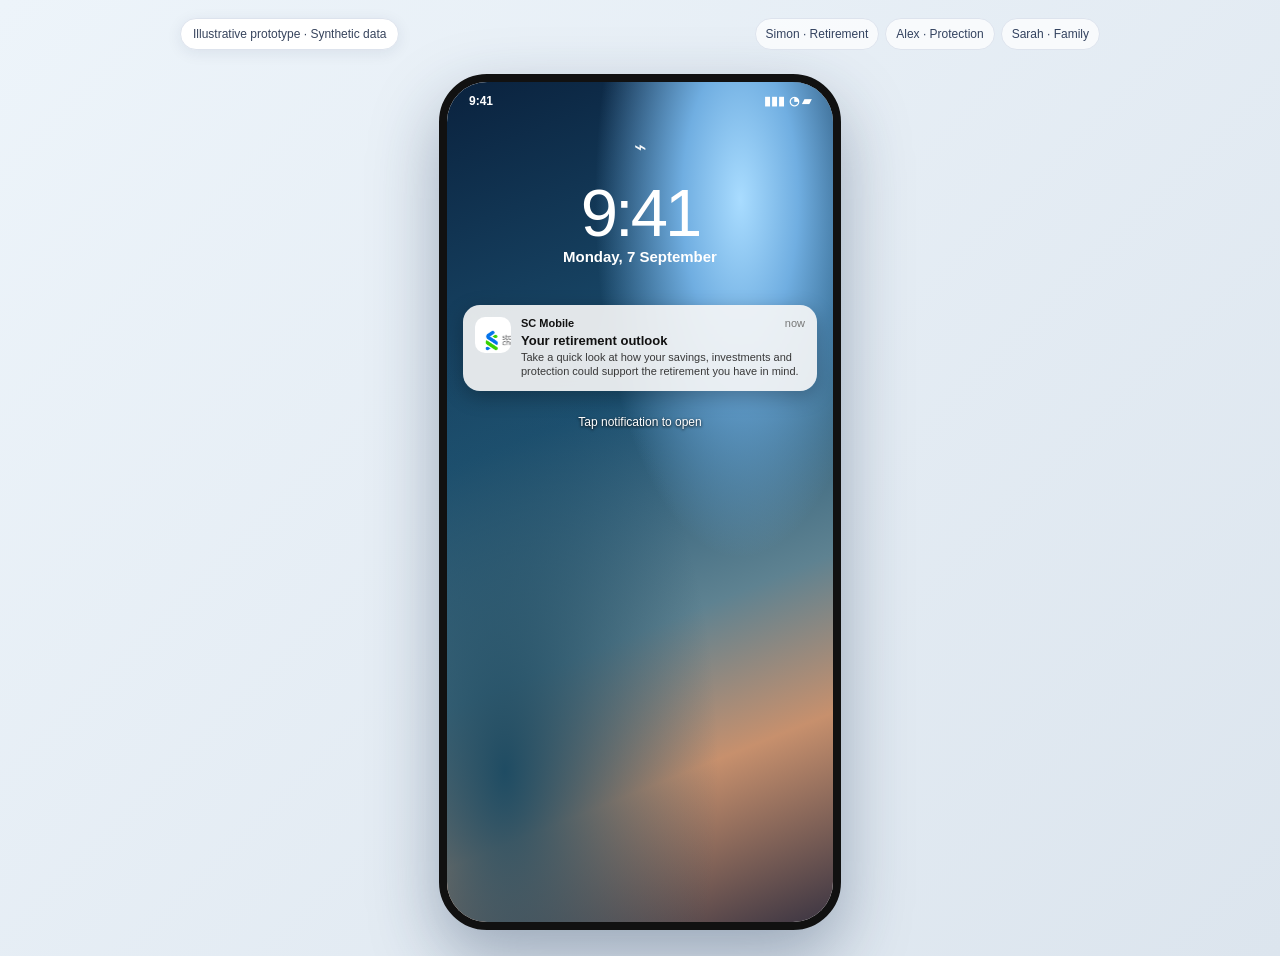
==== index.html @ ed7973a0 "first commit" ====
<!doctype html>
<html lang="en">
  <head>
    <meta charset="utf-8" />
    <meta name="viewport" content="width=device-width, initial-scale=1" />
    <meta name="description" content="SC Mobile needs-intelligence demonstrator using synthetic data." />
    <title>SC Mobile | Protection insight demonstrator</title>
    <link rel="stylesheet" href="styles.css" />
  </head>
  <body>
    <aside class="demo-bar" aria-label="Prototype controls">
      <span class="demo-pill">Illustrative prototype · Synthetic data</span>
      <nav aria-label="Demo personas">
        <a href="?persona=simon">Simon · Retirement</a>
        <a href="?persona=alex">Alex · Protection</a>
        <a href="?persona=sarah">Sarah · Family</a>
      </nav>
    </aside>
    <main class="stage">
      <section class="phone" aria-label="SC Mobile prototype">
        <div id="app" class="app" aria-live="polite"></div>
      </section>
    </main>
    <script src="app.js"></script>
  </body>
</html>
---- styles.css ----
:root { --navy:#06296f; --navy-2:#0d3b8f; --blue:#1868d8; --green:#3d9e76; --ink:#17233d; --muted:#64708a; --line:#e8ebf1; --paper:#fff; --wash:#f5f7fb; --warning:#f7a600; --danger:#bb2c3b; --radius:20px; font-family:Inter, ui-sans-serif, system-ui, -apple-system, BlinkMacSystemFont, "Segoe UI", sans-serif; color:var(--ink); }
* { box-sizing:border-box; } body { margin:0; min-width:320px; background:radial-gradient(circle at 50% 10%,#e7f3ff 0,transparent 30%),#eef1f7; }
.demo-bar { position:fixed; z-index:3; top:18px; left:50%; transform:translateX(-50%); width:min(920px,calc(100% - 36px)); display:flex; align-items:center; justify-content:space-between; gap:18px; color:#37445d; font-size:12px; }
.demo-pill { background:#fff; border:1px solid #dde3ed; padding:8px 12px; border-radius:999px; box-shadow:0 3px 15px #15264a14; } .demo-bar nav { display:flex; gap:6px; } .demo-bar a { color:#33425f; background:#ffffffb8; border:1px solid #dde3ed; padding:8px 10px; border-radius:999px; text-decoration:none; } .demo-bar a:hover,.demo-bar a:focus { color:var(--navy); border-color:var(--blue); outline:none; }
.stage { min-height:100vh; display:grid; place-items:center; padding:74px 24px 26px; } .phone { width:402px; height:820px; background:#fff; border:11px solid #151d2a; border-radius:45px; overflow:hidden; box-shadow:0 28px 68px #1c33545c,0 1px 0 #ffffffa8 inset; position:relative; } .phone-status { height:31px; color:#fff; background:var(--navy); display:flex; align-items:center; justify-content:space-between; font-size:12px; font-weight:700; padding:0 18px; letter-spacing:.2px; }
.app { height:calc(100% - 31px); overflow:hidden; background:var(--wash); position:relative; } .screen { height:100%; overflow-y:auto; padding-bottom:82px; scrollbar-width:none; } .screen::-webkit-scrollbar { display:none; }
.top-gradient { min-height:136px; padding:15px 18px 20px; color:#fff; background:linear-gradient(150deg,#143f96,#051955 72%); } .top-line { display:flex; justify-content:space-between; align-items:center; } .avatar { display:flex; align-items:center; gap:8px; font-size:12px; } .avatar-circle { width:28px; height:28px; display:grid; place-items:center; border-radius:50%; background:#e7fbf5; color:#057557; font-weight:800; } .quick-actions { display:flex; gap:10px; } .icon-button { border:0; background:#ffffff15; color:inherit; width:31px; height:31px; display:grid; place-items:center; border-radius:50%; cursor:pointer; font-size:16px; } .top-gradient h1 { font-size:22px; margin:22px 0 4px; letter-spacing:-.5px; } .top-gradient p { margin:0; font-size:13px; color:#dce9ff; }
.content { padding:0 14px 16px; } .card { background:var(--paper); border:1px solid var(--line); box-shadow:0 2px 8px #17233d08; border-radius:var(--radius); } .insight-card { margin-top:-29px; padding:15px; position:relative; } .eyebrow { color:var(--blue); text-transform:uppercase; font-weight:800; font-size:10px; letter-spacing:.75px; } .insight-head { display:flex; gap:12px; align-items:flex-start; } .spark { flex:0 0 40px; height:40px; display:grid; place-items:center; background:#e9f0ff; border-radius:14px; font-size:22px; } .insight-card h2,.panel h2 { font-size:16px; margin:4px 0 6px; letter-spacing:-.25px; } .insight-card p,.panel p { margin:0; color:var(--muted); font-size:12px; line-height:1.45; } .arrow-link { margin-top:12px; width:100%; border:0; color:var(--blue); background:#f1f6ff; font-weight:750; border-radius:12px; padding:11px; cursor:pointer; text-align:left; }
.section-title { margin:20px 3px 10px; display:flex; justify-content:space-between; font-size:14px; font-weight:800; } .section-title button { border:0;background:transparent;color:var(--blue);font-size:12px;font-weight:700;cursor:pointer; } .icon-grid { padding:12px 5px; display:grid; grid-template-columns:repeat(5,1fr); gap:8px; } .category { text-align:center; font-size:10px; color:#45516a; } .category-icon { width:45px; height:45px; margin:0 auto 5px; border-radius:50%; display:grid; place-items:center; background:#f5f8ff; font-size:22px; } .portfolio { padding:13px; display:flex; gap:12px; align-items:center; } .portfolio-art { width:62px; height:56px; display:grid; place-items:center; background:#eaf8f7; border-radius:15px; font-size:26px; } .portfolio strong { display:block;font-size:13px; } .portfolio small { color:var(--muted); display:block; font-size:11px; margin:4px 0 8px; } .small-action { border:0;background:#eaf1ff;color:var(--blue);font-weight:800;border-radius:9px;padding:6px 10px;font-size:11px;cursor:pointer; }
.bottom-nav { position:absolute; bottom:0; left:0; right:0; height:72px; background:#fff; border-top:1px solid var(--line); display:flex; justify-content:space-around; align-items:center; z-index:2; } .nav-item { border:0; background:transparent; color:#69758d; font-size:9px; display:grid; gap:3px; place-items:center; cursor:pointer; } .nav-item span { font-size:18px; } .nav-item.active { color:var(--navy); font-weight:800; }
.journey-top { background:#fff; padding:13px 15px 9px; border-bottom:1px solid var(--line); display:flex; align-items:center; gap:10px; position:sticky; top:0; z-index:1; } .back { border:0;background:transparent;color:var(--ink);font-size:25px;line-height:1;cursor:pointer;padding:0 3px; } .journey-title { font-size:14px;font-weight:800; flex:1; } .reset { border:0;background:#f1f3f8;color:#44516b;border-radius:9px;padding:7px 9px;font-size:10px;font-weight:700;cursor:pointer; }
.journey { padding:15px; } .notice { background:#fff8e8; color:#6c4b00; padding:9px 11px; border-radius:10px; font-size:10px; line-height:1.35; margin-bottom:12px; } .hero { border-radius:22px; padding:18px; color:white; background:linear-gradient(145deg,#113a96,#072363); } .hero .eyebrow { color:#bcd8ff; } .hero h1 { font-size:23px; margin:7px 0 8px; letter-spacing:-.7px; } .hero p { color:#e3edff; font-size:12px; line-height:1.45; margin:0; } .gap-number { display:flex; align-items:end; justify-content:space-between; margin-top:15px; padding-top:13px; border-top:1px solid #ffffff38; } .gap-number b { font-size:28px;letter-spacing:-1px; } .gap-number span { font-size:10px; text-align:right; color:#c9dafe; }
.tabs { display:flex; gap:4px; overflow-x:auto; margin:16px 0 12px; padding-bottom:2px; } .tabs button { white-space:nowrap;border:1px solid var(--line); background:#fff; color:#65718a; padding:8px 10px; font-size:11px;border-radius:999px;cursor:pointer; } .tabs button.active { background:var(--navy);border-color:var(--navy);color:white;font-weight:750; } .panel { padding:15px; } .panel + .panel { margin-top:10px; } .panel h3 { font-size:13px;margin:0 0 8px; } .signal-list { display:grid; gap:9px; margin:12px 0 0; } .signal { display:flex; gap:10px; align-items:flex-start; font-size:12px;line-height:1.35; } .tick { color:#168266;font-weight:900; }
.formula { margin-top:12px; padding:11px; background:#f5f7fb; border-radius:11px; color:#49566f; font-size:11px; line-height:1.45; } .formula strong { color:var(--ink); } .assumption { padding:11px 0; border-bottom:1px solid var(--line); } .assumption:last-child { border:0; } .assumption label { display:flex; justify-content:space-between; gap:8px; font-size:11px;font-weight:700; } .assumption output { color:var(--blue);white-space:nowrap; } input[type="range"] { width:100%; accent-color:var(--blue); margin:10px 0 0; } .input-row { margin-top:9px;display:flex;align-items:center;gap:8px;color:var(--muted);font-size:11px; } .input-row input { min-width:0; flex:1;border:1px solid #cfd6e2;border-radius:9px;padding:8px;font:inherit;font-size:12px; } .input-row button { border:0;border-radius:9px;background:#edf3ff;color:var(--blue);font-weight:800;font-size:11px;padding:0 10px;cursor:pointer; }
.choice { display:flex; gap:11px; padding:11px 0; border-bottom:1px solid var(--line); } .choice:last-child { border:0; } .choice-icon { width:31px;height:31px;display:grid;place-items:center;border-radius:10px;background:#edf4ff; } .choice strong { font-size:12px;display:block;margin:1px 0 3px; } .choice small { color:var(--muted);font-size:10px;line-height:1.35;display:block; } .product { padding:13px; } .product + .product { margin-top:9px; } .product-top { display:flex;justify-content:space-between;gap:8px; } .product h3 { font-size:13px;margin:0 0 4px; } .badge { color:#146e58;background:#e8f8f3;border-radius:999px;padding:4px 7px;font-size:9px;font-weight:800;height:max-content; } .product p { font-size:11px; } .product button { margin-top:10px; border:1px solid #b9ccf2;background:white;color:var(--blue);border-radius:9px;padding:7px 9px;font-weight:800;font-size:10px;cursor:pointer; }
.actions { display:grid;grid-template-columns:1fr 1fr;gap:9px;margin-top:14px; } .primary,.secondary,.quiet { border-radius:11px; padding:11px 8px; font-weight:800;font-size:11px;cursor:pointer; } .primary { grid-column:span 2;border:0;background:var(--blue);color:#fff; } .secondary { border:1px solid #afc7ee;background:#fff;color:var(--blue); } .quiet { border:0;background:#f0f2f6;color:#58647b; } .status-card { padding:14px; border-radius:15px; background:#eef7f4; color:#17674f; margin-top:12px; font-size:12px;line-height:1.45; } .booking { text-align:center;padding:24px 15px; } .booking .booking-icon { font-size:42px; } .booking h2 { font-size:19px; }
@media (max-width:600px) { .demo-bar { position:static;transform:none;width:100%;padding:10px;justify-content:center;flex-wrap:wrap;background:#fff; } .demo-bar nav { width:100%;justify-content:center; } .stage { padding:0;display:block;min-height:calc(100vh - 88px); } .phone { width:100%;height:calc(100vh - 88px);border:0;border-radius:0;box-shadow:none; } }

/* Current SC Mobile Singapore reference alignment */
:root { --navy:#0b0b0b; --blue:#0b89ee; --green:#49d600; --ink:#0c0c0d; --muted:#646464; --line:#e5e5e5; --wash:#fff; font-family:Raleway, Arial, Helvetica, sans-serif; }
body { background:linear-gradient(135deg,#edf4fa,#dce5ee); } .phone { height:856px; border:8px solid #111; border-radius:48px; background:#111; } .app { height:100%; } .phone-status { display:none; } .screen { padding-bottom:88px; background:#fff; }
.lock-screen { height:100%; color:#fff; background:radial-gradient(circle at 73% 15%,#b5d7ff 0 3%,transparent 20%),linear-gradient(150deg,#092742 0%,#2a769e 48%,#e1a36e 49%,#472735 100%); position:relative; overflow:hidden; } .lock-screen:after { content:""; position:absolute; inset:48% -10% -10%; background:linear-gradient(150deg,transparent 20%,#0d2634 21% 32%,transparent 33% 40%,#142837 41% 56%,transparent 57%); opacity:.85; } .lock-status { height:37px;padding:12px 22px 0;display:flex;justify-content:space-between;font-size:12px;font-weight:800;position:relative;z-index:1; } .lock-content { padding:16px 16px;position:relative;z-index:1; } .lock-lock { display:block;text-align:center;font-size:21px;opacity:.95; } .lock-time { text-align:center;font-size:67px;font-weight:300;letter-spacing:-3px;margin-top:15px; } .lock-date { text-align:center;font-size:15px;font-weight:650; margin-top:-3px; } .push-card { margin-top:40px; padding:12px; width:100%; border:0; border-radius:17px; background:#f7f7f7e8; color:#111; display:flex; text-align:left; gap:10px; cursor:pointer; box-shadow:0 6px 20px #0004; backdrop-filter:blur(16px); } .push-app { width:36px;height:36px; border-radius:10px; background:#fff; padding:7px 4px; display:grid;place-items:center; overflow:hidden; } .push-app img { width:62px;max-width:none; } .push-copy { flex:1;min-width:0; } .push-copy div { display:flex;justify-content:space-between;font-size:11px; } .push-copy div span { color:#777; } .push-copy b { display:block;font-size:13px;margin:4px 0 2px; } .push-copy p { margin:0;color:#383838;font-size:11px;line-height:1.3; } .tap-hint { text-align:center;margin-top:24px;font-size:12px;text-shadow:0 1px 3px #000; }
.sc-home { color:#080808; } .sc-header { padding:8px 17px 9px; } .sc-app-status { height:27px;display:flex;justify-content:space-between;align-items:center;font-size:11px;font-weight:750; } .sc-header-actions { display:flex;justify-content:space-between;align-items:center;height:40px; } .sc-header-actions > div:last-child { display:flex;align-items:center;gap:12px; } .sc-icon { position:relative;border:0;background:transparent;font-size:24px;padding:0;color:#111;line-height:1;cursor:pointer; } .sc-icon i { position:absolute;width:8px;height:8px;border-radius:50%;background:var(--green);right:0;top:0; } .logout { border:0;background:#111;color:#fff;border-radius:0 0 0 19px;padding:10px 15px 10px 16px;font:650 11px inherit;cursor:pointer; } .sc-header h1 { font-size:28px;line-height:1.1;margin:19px 0 16px;font-weight:800;letter-spacing:-1px; } .sc-content { padding:0 14px 18px; } .sc-promo { width:100%;border-radius:15px;display:block;box-shadow:0 1px 3px #0002; } .actual-quick-actions { display:grid;grid-template-columns:repeat(4,1fr);gap:3px;padding:12px 2px 7px; } .actual-quick-actions button { border:0;background:transparent;padding:0;cursor:pointer; } .actual-quick-actions img { width:100%;display:block; } .in-app-notification { width:100%;border:1px solid #bceba5;border-left:5px solid var(--green);border-radius:12px;background:#fff;padding:11px;display:flex;align-items:center;gap:10px;text-align:left;cursor:pointer;box-shadow:0 2px 7px #0000000d;margin:5px 0 13px; } .insight-dot { width:30px;height:30px;border-radius:50%;display:grid;place-items:center;background:#e8f9de;color:#16843b;font-size:15px; } .in-app-notification b,.in-app-notification small { display:block; } .in-app-notification b { font-size:12px; } .in-app-notification small { font-size:11px;color:#4f4f4f;margin-top:2px; } .chevron { margin-left:auto;font-size:24px;color:var(--blue); } .sc-state { font-size:11px;padding:10px 12px;border-radius:10px;background:#eef9e9;margin:5px 0 13px;display:flex;align-items:center;justify-content:space-between;gap:8px; } .sc-state button { border:0;background:#fff;border-radius:7px;padding:6px;color:#176d2e;font:700 10px inherit;cursor:pointer; }
.assets-card { border:1px solid #dedede;border-radius:20px;overflow:hidden;background:#fff; } .assets-title { display:flex;align-items:center;gap:5px;padding:13px 13px 11px;border-bottom:1px solid #ddd;font-size:14px; } .assets-title button { margin-left:auto;border:0;background:transparent;font-size:18px;color:var(--blue);cursor:pointer; } .asset-row { min-height:72px;display:flex;align-items:center;gap:9px;padding:10px 13px;position:relative; } .asset-green { position:absolute;left:0;top:0;bottom:0;width:4px;background:var(--green); } .asset-row div { flex:1; } .asset-row b { display:block;font-size:18px; } .asset-row small { display:block;color:#767676;font-size:10px;margin-top:3px; } .asset-row strong { font-size:11px; } .asset-row > span:last-child { color:var(--blue);font-size:17px; } .asset-actions { background:#e4ffc9;padding:11px;display:flex;gap:8px; } .asset-actions button { border:2px solid #52aeea;background:#fff;color:#1772ba;border-radius:8px;padding:8px 7px;font:700 11px inherit;cursor:pointer; } .account-row { margin:12px;border:1px solid #77b8eb;border-radius:17px;padding:13px;display:grid;gap:4px; } .account-row b { font-size:15px; } .account-row span { font-size:12px; } .account-row strong { font-size:15px;font-weight:500; }
.actual-nav { padding:0;display:block;height:79px;background:#fff;overflow:hidden; } .actual-nav img { display:block;width:100%;height:100%;object-fit:fill; } .nav-hit { position:absolute;top:0;bottom:0;border:0;background:transparent;cursor:pointer; } .home-hit { left:0;width:20%; } .insight-hit { left:39%;width:22%; } .bottom-nav:not(.actual-nav) { display:none; }
.journey-top { padding:12px 15px;border-bottom:1px solid #ddd;background:#fff; } .journey-title { font-size:13px;color:#111; } .back { color:#111; } .reset { background:#eff9e9;color:#1a7a31; } .journey { padding:14px;background:#fff; } .notice { border-left:4px solid var(--green);background:#f3faee;color:#285433;border-radius:5px; } .hero { background:linear-gradient(125deg,#117fe5,#005fc9);border-radius:16px;box-shadow:none; } .hero .eyebrow { color:#d6ffc6; } .card { box-shadow:none;border-color:#e1e1e1;border-radius:16px; } .tabs button.active,.primary { background:var(--blue);border-color:var(--blue); } .tabs button { color:#444;border-radius:8px; } .tabs button.active { color:#fff; } .arrow-link,.small-action { color:#0873d1;background:#eef8ff; } .choice-icon { background:#e8f9de;color:#238848; } .badge { background:#e8f9de;color:#176f36; } .secondary { color:#0873d1;border-color:#73b7ef; } .formula { background:#eff9ff; } input[type="range"] { accent-color:var(--blue); }

/* Rebuilt mobile components — no screenshot slices are used as layout. */
.email-screen { height:100%;overflow-y:auto;background:#fff;color:#111;padding-bottom:22px; } .email-status { height:35px;padding:11px 18px 0;display:flex;justify-content:space-between;font-size:11px;font-weight:800; } .email-toolbar { height:50px;display:flex;align-items:center;justify-content:space-between;padding:0 16px;border-bottom:1px solid #ececec;color:#146dd2; } .email-toolbar button { border:0;background:transparent;font-size:28px;color:#146dd2; } .email-toolbar b { color:#202020;font-size:15px; } .email-message { padding:22px 20px; } .email-sender { display:flex;align-items:center;gap:9px;margin-bottom:25px; } .mail-mark { width:38px;height:38px;border-radius:10px;border:1px solid #e7e7e7;display:grid;place-items:center;overflow:hidden;background:#fff; } .mail-mark img { width:66px;max-width:none; } .email-sender div:nth-child(2) { display:grid;gap:2px;flex:1; } .email-sender b { font-size:13px; } .email-sender small { font-size:10px;color:#777; } .email-sender button { border:0;background:transparent;font-size:18px; } .email-message h1 { font-size:24px;line-height:1.15;letter-spacing:-.8px;margin:0 0 8px; } .email-preheader { margin:0;color:#646464;font-size:13px; } .email-divider { height:1px;background:#ececec;margin:20px 0; } .email-message p { font-size:13px;line-height:1.55; } .email-callout { margin:20px 0;background:linear-gradient(135deg,#eefaff,#e4ffcf);border-left:5px solid var(--green);border-radius:11px;padding:15px;display:grid;gap:5px; } .email-callout span { color:#1771c1;font-size:10px;font-weight:800;text-transform:uppercase;letter-spacing:.6px; } .email-callout b { font-size:15px; } .email-callout small,.email-fine { font-size:10px!important;color:#666;line-height:1.45; } .email-cta { width:100%;border:0;border-radius:9px;background:#0c84e8;color:#fff;padding:13px;font:800 13px inherit;cursor:pointer; }
.sc-header-actions > img { width:108px;height:auto;object-fit:contain; } .sc-content h1 { margin:0;font-size:25px;letter-spacing:-.8px; } .sc-subtitle { font-size:12px;color:#686868;margin:4px 0 16px; } .sc-promo,.actual-quick-actions { display:none; } .sc-promo-card { min-height:170px;position:relative;overflow:hidden;border-radius:17px;padding:18px;color:#fff;background:linear-gradient(120deg,#104ab3,#0794e8);box-shadow:0 3px 7px #0a6cc42e; } .promo-kicker { position:relative;z-index:1;font-size:10px;font-weight:800;letter-spacing:.65px;text-transform:uppercase;color:#d9ffd0; } .sc-promo-card h2 { position:relative;z-index:1;max-width:225px;font-size:20px;line-height:1.1;letter-spacing:-.6px;margin:8px 0; } .sc-promo-card p { position:relative;z-index:1;max-width:210px;font-size:11px;line-height:1.4;margin:0 0 12px;color:#eaf6ff; } .sc-promo-card button { position:relative;z-index:1;border:0;border-radius:999px;background:#111;color:#fff;padding:8px 13px;font:800 10px inherit;cursor:pointer; } .promo-orb { position:absolute;border-radius:50%;opacity:.95; } .orb-one { width:190px;height:190px;right:-50px;bottom:-56px;background:#55db15; } .orb-two { width:110px;height:110px;right:18px;top:-35px;background:#a1e5ff;opacity:.5; } .quick-actions-row { display:grid;grid-template-columns:repeat(5,1fr);gap:5px;padding:16px 0 10px; } .quick-actions-row button { border:0;background:transparent;color:#176fc3;padding:0;display:grid;justify-items:center;gap:5px;font:700 9px inherit;cursor:pointer; } .quick-actions-row span { display:grid;place-items:center;width:42px;height:42px;border-radius:50%;color:#fff;background:linear-gradient(145deg,#1497f6,#146fd6);box-shadow:0 4px 0 #0e5dbd,0 7px 8px #1575d63a;font-size:21px; }
.rebuilt-nav { height:76px;padding:4px 3px;background:#fff;border-top:1px solid #e6e6e6;display:grid;grid-template-columns:repeat(5,1fr);align-items:stretch; } .rebuilt-nav .nav-link { border:0;background:transparent;color:#111;display:grid;place-items:center;align-content:center;gap:3px;font:650 8px inherit;cursor:pointer;white-space:nowrap; } .rebuilt-nav .nav-link span { font-size:20px;line-height:19px;color:#111; } .rebuilt-nav .nav-link.active { color:#111;font-weight:800; } .rebuilt-nav .nav-link.active span { width:37px;height:37px;display:grid;place-items:center;border-radius:50%;background:linear-gradient(145deg,#1895ed,#076bc8);color:#fff;box-shadow:0 3px 0 var(--green); } .actual-nav { display:none!important; }
.panel-kicker { color:#2076ca;font-size:10px;font-weight:800;text-transform:uppercase;letter-spacing:.7px; } .scenario-panel .formula { border-left:4px solid var(--blue);border-radius:7px;padding:12px; } .hero-assistant { margin-top:14px;background:#fff;color:#086ec6;border:0;border-radius:999px;padding:9px 12px;font:800 11px inherit;cursor:pointer; } .assistant-panel { margin-top:12px;border:1px solid #cbe9ff;border-radius:15px;background:#f7fcff;overflow:hidden;box-shadow:0 7px 18px #1374bd1c; } .assistant-head { display:flex;align-items:center;gap:9px;padding:12px;background:#e5f6ff; } .assistant-mark { width:31px;height:31px;display:grid;place-items:center;border-radius:50%;background:linear-gradient(145deg,#16a5ed,#1964cf);color:#fff; } .assistant-head div:nth-child(2) { flex:1;display:grid;gap:2px; } .assistant-head span { color:#1b70b8;font-size:10px;font-weight:800; } .assistant-head b { font-size:13px; } .assistant-head button { border:0;background:transparent;font-size:22px;color:#4b6272;cursor:pointer; } .assistant-message { margin:12px;padding:12px;border-radius:12px;background:#fff;font-size:12px;line-height:1.45; } .assistant-prompts { display:flex;flex-wrap:wrap;gap:7px;padding:0 12px 7px; } .assistant-prompts button { border:1px solid #9acff3;background:#fff;color:#156eb3;border-radius:999px;padding:7px 9px;font:700 10px inherit;cursor:pointer; } .assistant-panel > p { padding:0 12px 12px;margin:2px 0 0;color:#65717b;font-size:9px; }

.banking-home { position:relative; } .bank-promo { min-height:160px;position:relative;overflow:hidden;border-radius:17px;padding:18px;color:#fff;background:linear-gradient(130deg,#243d9e,#007ee5); } .bank-promo span { font-size:10px;font-weight:800;letter-spacing:.7px;text-transform:uppercase;color:#d7ffce; } .bank-promo h2 { position:relative;z-index:1;font-size:21px;line-height:1.08;margin:10px 0;letter-spacing:-.6px; } .bank-promo-art { position:absolute;right:25px;bottom:16px;width:64px;height:64px;display:grid;place-items:center;border:7px solid #6fe11f;border-radius:8px;color:#fff;font-size:31px;transform:rotate(-8deg);background:#0a99ed; } .in-app-pop { position:absolute;left:14px;right:14px;top:170px;z-index:4;border:0;border-left:5px solid var(--green);border-radius:15px;background:#fff;padding:12px;box-shadow:0 13px 28px #0b3c7540;display:flex;align-items:center;gap:10px;text-align:left;cursor:pointer;animation:pop-in .55s cubic-bezier(.2,.9,.3,1) both; } .in-app-pop .pop-app { width:37px;height:37px;border-radius:12px;display:grid;place-items:center;background:linear-gradient(145deg,#179bf1,#0f63c7);color:#fff;font-size:18px;box-shadow:0 3px 0 var(--green); } .in-app-pop span:nth-child(2) { flex:1;display:grid;gap:3px; } .in-app-pop b { font-size:12px; } .in-app-pop small { font-size:10px;line-height:1.3;color:#515151; } .in-app-pop > strong { color:#0b7edc;font-size:24px;font-weight:400; } @keyframes pop-in { from { opacity:0;transform:translateY(-18px) scale(.96) } to { opacity:1;transform:none } }
.scenario-controls { display:grid;gap:10px;margin-top:12px; } .scenario-control { position:relative;display:grid;grid-template-columns:32px 1fr auto;gap:8px;align-items:start;padding:13px;border:1px solid #dce8f4;border-radius:14px;background:linear-gradient(135deg,#fff,#f8fcff); } .scenario-number { width:26px;height:26px;display:grid;place-items:center;border-radius:50%;background:#e8f8df;color:#237b3b;font-size:9px;font-weight:800; } .scenario-copy label { display:block;font-size:12px;font-weight:800;line-height:1.25; } .scenario-copy small { display:block;margin-top:3px;color:#66717a;font-size:9px;line-height:1.35; } .scenario-control output { color:#0877d0;font-size:12px;font-weight:800;white-space:nowrap; } .scenario-control > input { grid-column:2 / 4;width:100%;margin:4px 0 0; } .scenario-edit { grid-column:2 / 4;display:flex;justify-content:space-between;align-items:center;margin-top:2px;padding-top:9px;border-top:1px solid #edf1f5;color:#68727a;font-size:9px; } .scenario-edit > div { display:flex;align-items:center;gap:3px;color:#296aa2;font-size:10px; } .scenario-edit input { width:78px;border:0;border-bottom:1px solid #99c8ea;background:transparent;color:#126fb8;font:800 11px inherit;text-align:right;padding:2px;outline:none; }
.assistant-sheet { position:absolute;z-index:8;inset:0;display:flex;align-items:flex-end;background:#07214470;backdrop-filter:blur(2px); } .assistant-sheet .assistant-panel { width:100%;margin:0;border:0;border-radius:22px 22px 0 0;background:#f6fbff;box-shadow:0 -14px 36px #002d5d4a;max-height:78%;display:flex;flex-direction:column; } .assistant-sheet .assistant-head { padding:15px 16px; } .chat-stream { overflow-y:auto;padding:13px 14px 7px;display:grid;gap:8px; } .chat-bubble { max-width:88%;padding:10px 11px;border-radius:13px;font-size:12px;line-height:1.4; } .chat-bubble.assistant { justify-self:start;background:#fff;color:#152332;border:1px solid #deedf7;border-bottom-left-radius:3px; } .chat-bubble.user { justify-self:end;background:#0c83e7;color:#fff;border-bottom-right-radius:3px; } .assistant-sheet .assistant-prompts { padding:8px 14px;border-top:1px solid #dceaf3; } .assistant-sheet .assistant-panel > p { padding:0 14px 14px; }

.quick-actions-row button { color:#176fc3; } .quick-actions-row button img { width:45px;height:45px;object-fit:contain;border-radius:50%;display:block;filter:drop-shadow(0 4px 3px #126ecb2e); } .quick-actions-row button span { display:none; }
.chat-cta { margin:0 14px 9px;border:0;border-radius:10px;background:#087fe0;color:#fff;padding:11px;font:800 12px inherit;cursor:pointer; }
.products-panel { overflow:hidden; } .product-card { display:flex;gap:11px;align-items:stretch;padding:0;overflow:hidden;border:1px solid #dce7f0;background:#fff; } .product-visual { width:71px;min-width:71px;display:grid;place-items:center;font-size:31px;color:#fff;background:linear-gradient(150deg,#1a97ed,#1266cb); } .product-visual-1 { background:linear-gradient(150deg,#64d60d,#0c89d9); } .product-body { flex:1;min-width:0;padding:12px 12px 12px 0; } .product-body .badge { display:inline-flex;max-width:100%;white-space:normal;line-height:1.2;margin-bottom:7px; } .product-body h3 { margin:0 0 4px;line-height:1.25; } .product-body p { margin:0;line-height:1.4; } .product-body button { margin-top:9px; }
.booking-next { margin:14px 0;padding:12px;border-radius:11px;background:#eef9ff;display:grid;gap:6px;text-align:left; } .booking-next b { color:#126cb1;font-size:11px; } .booking-next span { color:#485866;font-size:10px;line-height:1.3; } .booking-fine { color:#69747d!important;font-size:10px!important; }
.banking-home { background:#f8f8f8; } .banking-header { color:#fff;background:linear-gradient(145deg,#2665d5,#23b1c5);padding:8px 17px 18px; } .banking-header .sc-app-status { color:#fff; } .banking-header .sc-icon { color:#fff; } .banking-header h1 { margin:20px 0 0;font-size:27px;letter-spacing:-.7px; } .banking-body { padding:0 14px 18px; } .transfer-panel { display:grid;grid-template-columns:repeat(3,1fr);gap:17px 6px;margin-top:-1px;padding:22px 8px 19px;border:2px solid #59dcef;border-bottom-color:#4cda41;border-radius:28px;background:#fff; } .transfer-option { display:grid;justify-items:center;align-content:start;text-align:center;gap:5px;font-size:11px;line-height:1.13; } .transfer-option img { width:55px;height:55px;object-fit:contain; } .transfer-option b { font-weight:800; } .transfer-pills { display:grid;grid-template-columns:repeat(4,1fr);gap:6px;padding:14px 0; } .transfer-pills button { border:2px solid #5fddda;border-bottom-color:#47d53c;border-radius:12px;background:#fff;padding:8px 3px;font:800 9px inherit;cursor:pointer;white-space:nowrap; } .transfer-tabs { display:flex;justify-content:space-between;gap:3px;margin:3px 0 20px; } .transfer-tabs button { border:0;background:transparent;color:#606060;padding:8px 6px;border-radius:999px;font:600 11px inherit;cursor:pointer;white-space:nowrap; } .transfer-tabs .selected { background:#e9f2ff;color:#2377c5;font-weight:800; } .banking-body h2 { font-size:15px;margin:14px 0; } .transaction-row { height:67px;display:flex;align-items:center;gap:10px;margin-bottom:10px;padding:12px 15px;border:1px solid #dedede;border-radius:12px;background:#fff; } .transaction-row span { color:#5f6670;font-size:21px; } .transaction-row i { flex:1; } .transaction-row b { font-size:15px; }

/* Corrected SC-icon rendering and non-obstructive notification placement. */
.quick-actions-row button img,.transfer-option img,.product-visual img { display:block;background:#fff;border-radius:50%;object-fit:contain; } .banking-header { padding-bottom:102px; } .banking-home .in-app-pop { top:121px; } .product-visual img { width:49px;height:49px; } .product-visual { font-size:0; }

/* Centered SC-derived line icons, placed on prototype-controlled circular backgrounds. */
.quick-actions-row button img,.transfer-option img,.product-visual img { padding:10px;background:linear-gradient(145deg,#1598f0,#0868ca);box-shadow:0 3px 0 #4ddc27,0 5px 9px #0d73cf2b; } .quick-actions-row button img { width:46px;height:46px; } .transfer-option img { width:52px;height:52px; } .product-visual img { width:50px;height:50px;padding:11px;background:linear-gradient(145deg,#1aa1f2,#1365c7);box-shadow:none; }
.transfer-pills button { display:flex;align-items:center;justify-content:center;gap:5px; } .transfer-pills button img { width:17px;height:17px;padding:3px;border-radius:50%;background:linear-gradient(145deg,#1598f0,#0868ca); }
.banking-home .in-app-pop { border:1px solid #5595e4;border-left:0;background:linear-gradient(135deg,#071b5c,#124c9d);color:#fff;box-shadow:0 14px 28px #09214f61; } .banking-home .in-app-pop b { color:#fff;font-size:12px; } .banking-home .in-app-pop small { color:#d8e8ff; } .banking-home .in-app-pop > strong { color:#78e742; } .banking-home .pop-app { background:#fff;color:#086fc8;box-shadow:0 3px 0 #56d51d; }

/* High-contrast vector icon system for all interactive banking and product controls. */
.sc-line-icon { display:grid!important;place-items:center;flex:0 0 auto;width:46px;height:46px;border-radius:50%;background:linear-gradient(145deg,#1598f0,#0868ca);color:#fff;box-shadow:0 3px 0 #4ddc27,0 5px 9px #0d73cf2b; } .sc-line-icon svg { width:25px;height:25px;display:block; } .quick-actions-row button .sc-line-icon { margin:0 auto; } .transfer-option .sc-line-icon { width:52px;height:52px; } .transfer-option .sc-line-icon svg { width:28px;height:28px; } .transfer-pills button .sc-line-icon { width:20px;height:20px;padding:3px;box-shadow:none; } .transfer-pills button .sc-line-icon svg { width:14px;height:14px;stroke-width:2.5; } .product-visual .sc-line-icon { width:50px;height:50px;box-shadow:none;background:linear-gradient(145deg,#1598f0,#0868ca); } .product-visual .sc-line-icon svg { width:27px;height:27px;stroke-width:2.5; }

/* Timed SC Mobile notification: separate from all persistent Portfolio Intelligence cards. */
.banking-home .notification-arrived { top:114px;left:18px;right:18px;min-height:76px;padding:10px 12px;border:0;border-radius:18px;background:rgba(255,255,255,.96);color:#111;box-shadow:0 16px 32px #06255366;backdrop-filter:blur(16px);animation:notification-slide-in .58s cubic-bezier(.16,.95,.25,1) both; } .notification-logo { width:42px;height:42px;display:grid!important;place-items:center;overflow:hidden;border-radius:12px;background:#fff;border:1px solid #e6eaf0;box-shadow:0 2px 5px #001f3d1a; } .notification-logo img { width:74px;max-width:none; } .notification-copy { flex:1;min-width:0;display:grid!important;gap:2px; } .notification-copy small { color:#6c737b!important;font-size:9px!important; } .notification-copy b { color:#0c1d42!important;font-size:12px!important; } .notification-copy strong { color:#31363d;font-size:10px;font-weight:600;line-height:1.25; } .notification-chevron { color:#0878d7!important;font-size:25px!important;font-weight:400!important; } @keyframes notification-slide-in { from {opacity:0;transform:translateY(-34px) scale(.93)} 60% {opacity:1;transform:translateY(4px) scale(1.01)} to {opacity:1;transform:none} }

/* Continuous lock-screen wallpaper and a delayed iPhone-style push arrival. */
.lock-screen { background:radial-gradient(ellipse at 76% 14%,#a9dcff 0%,#70aee1 14%,transparent 35%),radial-gradient(ellipse at 15% 82%,#1f4c63 0%,transparent 46%),linear-gradient(158deg,#0a223e 0%,#1c5071 39%,#5e8291 63%,#c7906d 79%,#3a3442 100%); } .lock-screen:after { display:none; } .push-arrived { animation:push-arrival .58s cubic-bezier(.16,.95,.25,1) both; } @keyframes push-arrival { from {opacity:0;transform:translateY(-28px) scale(.94)} 62% {opacity:1;transform:translateY(4px) scale(1.01)} to {opacity:1;transform:none} }
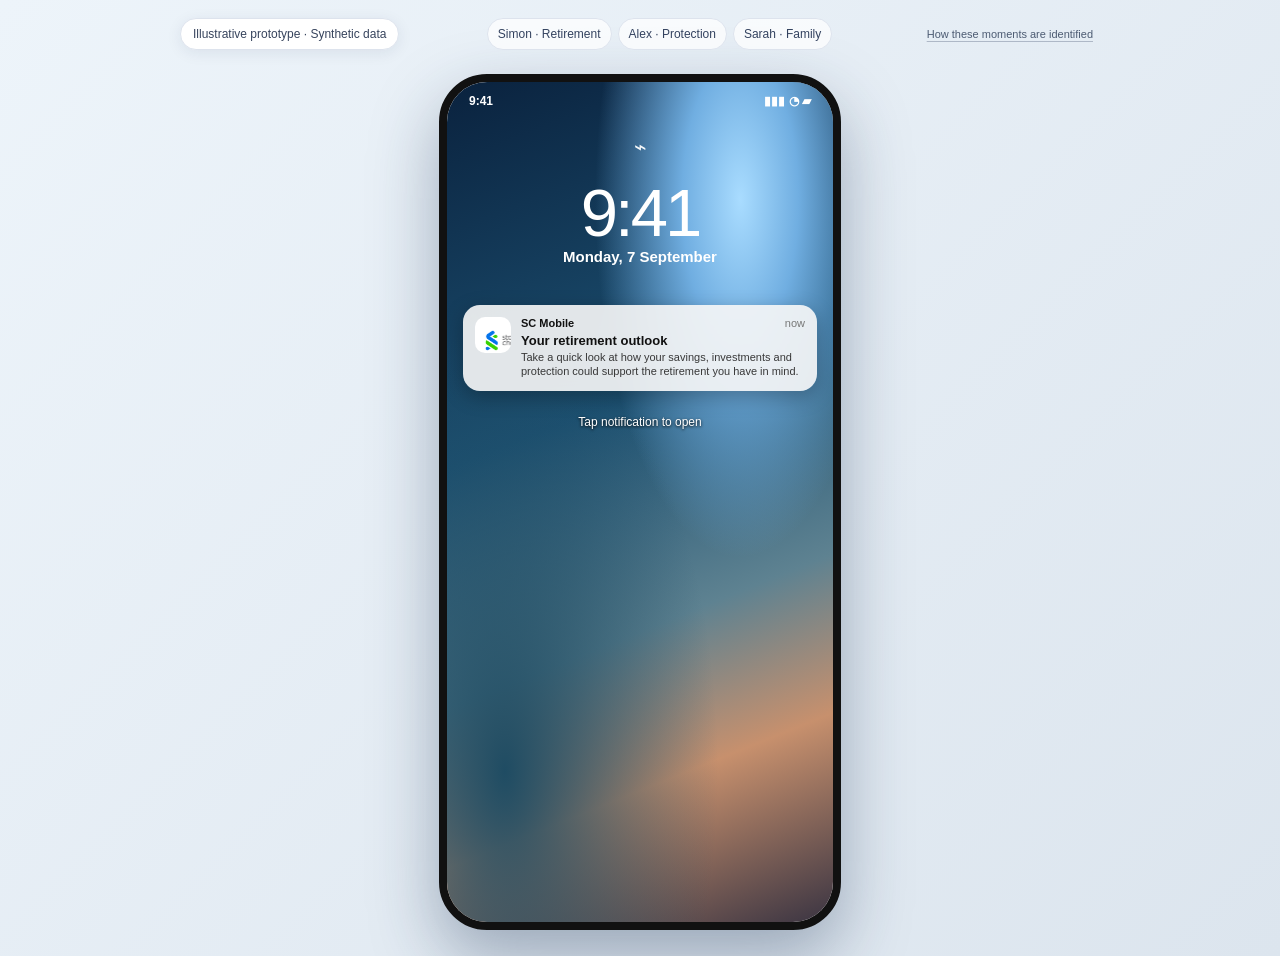
==== commit e5243139: "Add customer moment explainer callout" ====
--- a/index.html
+++ b/index.html
@@ -4,18 +4,27 @@
     <meta charset="utf-8" />
     <meta name="viewport" content="width=device-width, initial-scale=1" />
     <meta name="description" content="SC Mobile needs-intelligence demonstrator using synthetic data." />
-    <title>SC Mobile | Protection insight demonstrator</title>
+    <title>SCB | Protection Insights Prototype</title>
     <link rel="stylesheet" href="styles.css" />
   </head>
   <body>
     <aside class="demo-bar" aria-label="Prototype controls">
       <span class="demo-pill">Illustrative prototype · Synthetic data</span>
       <nav aria-label="Demo personas">
-        <a href="?persona=simon">Simon · Retirement</a>
-        <a href="?persona=alex">Alex · Protection</a>
-        <a href="?persona=sarah">Sarah · Family</a>
+        <a href="?persona=simon" data-persona="simon" aria-describedby="persona-popover" aria-expanded="false">Simon · Retirement</a>
+        <a href="?persona=alex" data-persona="alex" aria-describedby="persona-popover" aria-expanded="false">Alex · Protection</a>
+        <a href="?persona=sarah" data-persona="sarah" aria-describedby="persona-popover" aria-expanded="false">Sarah · Family</a>
       </nav>
+      <div class="moment-explainer">
+        <button class="moment-trigger" type="button" aria-label="How these customer moments are identified" aria-controls="moment-callout" aria-expanded="false">How these moments are identified</button>
+        <aside id="moment-callout" class="moment-callout" role="note" aria-hidden="true">
+          <strong>How these moments are identified</strong>
+          <p>SCB data + customer context + analytics<br>→ relevant need<br>→ personalised journey</p>
+          <small>Illustrative customer moments, not fixed personas</small>
+        </aside>
+      </div>
     </aside>
+    <div id="persona-popover" class="persona-popover" role="tooltip" aria-hidden="true"></div>
     <main class="stage">
       <section class="phone" aria-label="SC Mobile prototype">
         <div id="app" class="app" aria-live="polite"></div>
--- a/styles.css
+++ b/styles.css
@@ -2,6 +2,15 @@
 * { box-sizing:border-box; } body { margin:0; min-width:320px; background:radial-gradient(circle at 50% 10%,#e7f3ff 0,transparent 30%),#eef1f7; }
 .demo-bar { position:fixed; z-index:3; top:18px; left:50%; transform:translateX(-50%); width:min(920px,calc(100% - 36px)); display:flex; align-items:center; justify-content:space-between; gap:18px; color:#37445d; font-size:12px; }
 .demo-pill { background:#fff; border:1px solid #dde3ed; padding:8px 12px; border-radius:999px; box-shadow:0 3px 15px #15264a14; } .demo-bar nav { display:flex; gap:6px; } .demo-bar a { color:#33425f; background:#ffffffb8; border:1px solid #dde3ed; padding:8px 10px; border-radius:999px; text-decoration:none; } .demo-bar a:hover,.demo-bar a:focus { color:var(--navy); border-color:var(--blue); outline:none; }
+.moment-explainer { position:relative;display:flex;justify-content:flex-end; }
+.moment-trigger { border:0;background:transparent;color:#4c5b72;padding:5px 7px;font:inherit;font-size:11px;text-decoration:underline;text-decoration-color:#aeb8c7;text-underline-offset:3px;cursor:pointer; }
+.moment-trigger:hover,.moment-trigger:focus-visible { color:var(--navy);outline:2px solid var(--blue);outline-offset:2px;border-radius:5px; }
+.moment-callout { position:absolute;z-index:12;top:calc(100% + 9px);right:0;width:min(310px,calc(100vw - 24px));padding:15px 16px;background:var(--paper);border:1px solid var(--line);border-radius:13px;box-shadow:0 8px 24px #15264a20;color:var(--ink);font-size:12px;line-height:1.45;opacity:0;visibility:hidden;transform:translateY(-3px);transition:opacity .18s ease,transform .18s ease,visibility .18s;pointer-events:none; }
+.moment-callout:before { content:"";position:absolute;right:22px;top:-7px;width:12px;height:12px;background:var(--paper);border-top:1px solid var(--line);border-left:1px solid var(--line);transform:rotate(45deg); }
+.moment-callout.is-visible { opacity:1;visibility:visible;transform:translateY(0);pointer-events:auto; }
+.moment-callout > strong { display:block;font-size:14px;line-height:1.25; }
+.moment-callout p { margin:8px 0;color:#344158;font-size:13px;line-height:1.55; }
+.moment-callout small { display:block;padding-top:7px;border-top:1px solid var(--line);color:var(--muted);font-size:11px; }
 .stage { min-height:100vh; display:grid; place-items:center; padding:74px 24px 26px; } .phone { width:402px; height:820px; background:#fff; border:11px solid #151d2a; border-radius:45px; overflow:hidden; box-shadow:0 28px 68px #1c33545c,0 1px 0 #ffffffa8 inset; position:relative; } .phone-status { height:31px; color:#fff; background:var(--navy); display:flex; align-items:center; justify-content:space-between; font-size:12px; font-weight:700; padding:0 18px; letter-spacing:.2px; }
 .app { height:calc(100% - 31px); overflow:hidden; background:var(--wash); position:relative; } .screen { height:100%; overflow-y:auto; padding-bottom:82px; scrollbar-width:none; } .screen::-webkit-scrollbar { display:none; }
 .top-gradient { min-height:136px; padding:15px 18px 20px; color:#fff; background:linear-gradient(150deg,#143f96,#051955 72%); } .top-line { display:flex; justify-content:space-between; align-items:center; } .avatar { display:flex; align-items:center; gap:8px; font-size:12px; } .avatar-circle { width:28px; height:28px; display:grid; place-items:center; border-radius:50%; background:#e7fbf5; color:#057557; font-weight:800; } .quick-actions { display:flex; gap:10px; } .icon-button { border:0; background:#ffffff15; color:inherit; width:31px; height:31px; display:grid; place-items:center; border-radius:50%; cursor:pointer; font-size:16px; } .top-gradient h1 { font-size:22px; margin:22px 0 4px; letter-spacing:-.5px; } .top-gradient p { margin:0; font-size:13px; color:#dce9ff; }
@@ -14,7 +23,8 @@
 .formula { margin-top:12px; padding:11px; background:#f5f7fb; border-radius:11px; color:#49566f; font-size:11px; line-height:1.45; } .formula strong { color:var(--ink); } .assumption { padding:11px 0; border-bottom:1px solid var(--line); } .assumption:last-child { border:0; } .assumption label { display:flex; justify-content:space-between; gap:8px; font-size:11px;font-weight:700; } .assumption output { color:var(--blue);white-space:nowrap; } input[type="range"] { width:100%; accent-color:var(--blue); margin:10px 0 0; } .input-row { margin-top:9px;display:flex;align-items:center;gap:8px;color:var(--muted);font-size:11px; } .input-row input { min-width:0; flex:1;border:1px solid #cfd6e2;border-radius:9px;padding:8px;font:inherit;font-size:12px; } .input-row button { border:0;border-radius:9px;background:#edf3ff;color:var(--blue);font-weight:800;font-size:11px;padding:0 10px;cursor:pointer; }
 .choice { display:flex; gap:11px; padding:11px 0; border-bottom:1px solid var(--line); } .choice:last-child { border:0; } .choice-icon { width:31px;height:31px;display:grid;place-items:center;border-radius:10px;background:#edf4ff; } .choice strong { font-size:12px;display:block;margin:1px 0 3px; } .choice small { color:var(--muted);font-size:10px;line-height:1.35;display:block; } .product { padding:13px; } .product + .product { margin-top:9px; } .product-top { display:flex;justify-content:space-between;gap:8px; } .product h3 { font-size:13px;margin:0 0 4px; } .badge { color:#146e58;background:#e8f8f3;border-radius:999px;padding:4px 7px;font-size:9px;font-weight:800;height:max-content; } .product p { font-size:11px; } .product button { margin-top:10px; border:1px solid #b9ccf2;background:white;color:var(--blue);border-radius:9px;padding:7px 9px;font-weight:800;font-size:10px;cursor:pointer; }
 .actions { display:grid;grid-template-columns:1fr 1fr;gap:9px;margin-top:14px; } .primary,.secondary,.quiet { border-radius:11px; padding:11px 8px; font-weight:800;font-size:11px;cursor:pointer; } .primary { grid-column:span 2;border:0;background:var(--blue);color:#fff; } .secondary { border:1px solid #afc7ee;background:#fff;color:var(--blue); } .quiet { border:0;background:#f0f2f6;color:#58647b; } .status-card { padding:14px; border-radius:15px; background:#eef7f4; color:#17674f; margin-top:12px; font-size:12px;line-height:1.45; } .booking { text-align:center;padding:24px 15px; } .booking .booking-icon { font-size:42px; } .booking h2 { font-size:19px; }
-@media (max-width:600px) { .demo-bar { position:static;transform:none;width:100%;padding:10px;justify-content:center;flex-wrap:wrap;background:#fff; } .demo-bar nav { width:100%;justify-content:center; } .stage { padding:0;display:block;min-height:calc(100vh - 88px); } .phone { width:100%;height:calc(100vh - 88px);border:0;border-radius:0;box-shadow:none; } }
+@media (max-width:600px) { .demo-bar { position:static;transform:none;width:100%;padding:10px;justify-content:center;flex-wrap:wrap;background:#fff; } .demo-bar nav { width:100%;justify-content:center; } .moment-explainer { width:100%;justify-content:center;flex-wrap:wrap; } .moment-callout { position:static;display:none;width:100%;margin-top:6px;text-align:left; } .moment-callout:before { display:none; } .moment-callout.is-visible { display:block; } .stage { padding:0;display:block;min-height:calc(100vh - 88px); } .phone { width:100%;height:calc(100vh - 88px);border:0;border-radius:0;box-shadow:none; } }
+@media (min-width:601px) and (max-width:900px) { .demo-bar { flex-wrap:wrap;justify-content:center;gap:6px 14px; } .moment-explainer { flex:1 0 100%; } }
 
 /* Current SC Mobile Singapore reference alignment */
 :root { --navy:#0b0b0b; --blue:#0b89ee; --green:#49d600; --ink:#0c0c0d; --muted:#646464; --line:#e5e5e5; --wash:#fff; font-family:Raleway, Arial, Helvetica, sans-serif; }
@@ -57,3 +67,30 @@
 
 /* Continuous lock-screen wallpaper and a delayed iPhone-style push arrival. */
 .lock-screen { background:radial-gradient(ellipse at 76% 14%,#a9dcff 0%,#70aee1 14%,transparent 35%),radial-gradient(ellipse at 15% 82%,#1f4c63 0%,transparent 46%),linear-gradient(158deg,#0a223e 0%,#1c5071 39%,#5e8291 63%,#c7906d 79%,#3a3442 100%); } .lock-screen:after { display:none; } .push-arrived { animation:push-arrival .58s cubic-bezier(.16,.95,.25,1) both; } @keyframes push-arrival { from {opacity:0;transform:translateY(-28px) scale(.94)} 62% {opacity:1;transform:translateY(4px) scale(1.01)} to {opacity:1;transform:none} }
+
+/* Persona context popover, anchored to the fixed demo controls. */
+.persona-popover { position:fixed;z-index:10;top:0;left:0;width:min(340px,calc(100vw - 16px));padding:15px 16px;background:#fff;border:1px solid #dce4ed;border-top:3px solid var(--blue);border-radius:12px;box-shadow:0 12px 30px #15264a24;color:var(--ink);font:inherit;font-size:11px;line-height:1.35;opacity:0;visibility:hidden;transform:translateY(-4px);transition:opacity .16s ease,transform .16s ease,visibility .16s;pointer-events:none; }
+.persona-popover.is-visible { opacity:1;visibility:visible;transform:translateY(0);pointer-events:auto; }
+.persona-popover-name,.persona-popover-label { display:block; }
+.persona-popover-head { display:flex;align-items:center;gap:11px; }
+.persona-photo { display:block;flex:0 0 58px;width:58px;height:58px;border:1px solid #dce4ed;border-radius:50%;background-image:url("Untitled.jpg");background-repeat:no-repeat;background-size:1152px 648px; }
+.persona-photo-simon { background-position:-45px -128px; }
+.persona-photo-alex { background-position:-390px -128px; }
+.persona-photo-sarah { background-position:-739px -128px; }
+.persona-popover-name { font-size:15px;line-height:1.2; }
+.persona-popover-label { margin-top:2px;color:var(--muted);font-size:11px; }
+.persona-popover section { margin-top:11px; }
+.persona-popover section > b { color:var(--navy-2);font-size:9px;letter-spacing:.55px;text-transform:uppercase; }
+.persona-popover ul { display:grid;gap:3px;margin:5px 0 0;padding-left:16px;color:#39465d; }
+.persona-advisory { padding:8px 9px;border-radius:8px;background:#f3f8fc; }
+.persona-advisory p { margin:4px 0 0;color:#39465d;font-style:italic; }
+@media (max-width:600px) { .persona-popover { max-height:calc(100vh - 120px);max-height:calc(100dvh - 120px);overflow-y:auto;overscroll-behavior:contain; } }
+@media (hover:none), (pointer:coarse) { .persona-popover { max-height:calc(100vh - 96px);max-height:calc(100dvh - 96px);overflow-y:auto;overscroll-behavior:contain; } }
+
+/* Shared explanation control for the illustrative amount in the persona hero. */
+.gap-amount { display:flex;align-items:center;gap:8px; }
+.gap-help { position:relative; }
+.gap-help summary { display:grid;place-items:center;width:24px;height:24px;border:1px solid #fff;border-radius:50%;background:#fff;color:#005fc9;cursor:pointer;font:inherit;font-size:14px;font-weight:800;line-height:1;list-style:none; }
+.gap-help summary::-webkit-details-marker { display:none; }
+.gap-help summary:focus-visible { outline:2px solid currentColor;outline-offset:2px; }
+.gap-help-copy { position:absolute;z-index:6;top:calc(100% + 7px);left:0;width:min(250px,calc(100vw - 40px));padding:10px 11px;border:1px solid var(--line);border-radius:10px;background:var(--paper);color:var(--ink);box-shadow:0 8px 22px #17233d22;font-size:10px;line-height:1.4;text-align:left; }
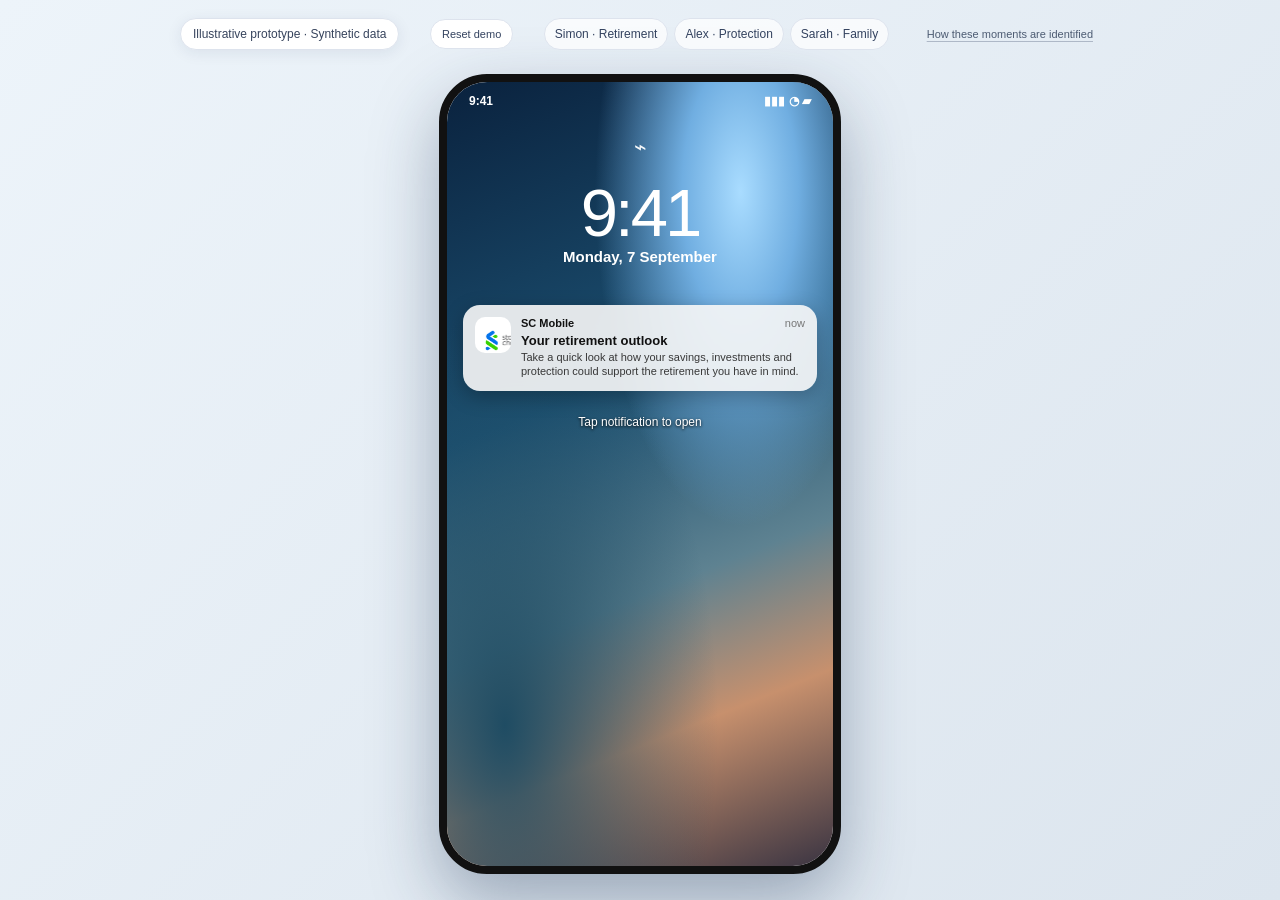
==== commit 621b5511: "fix(mobile): reset demo from every screen" ====
--- a/index.html
+++ b/index.html
@@ -10,6 +10,7 @@
   <body>
     <aside class="demo-bar" aria-label="Prototype controls">
       <span class="demo-pill">Illustrative prototype · Synthetic data</span>
+      <button class="demo-reset" type="button" aria-label="Reset demo to the selected persona's starting screen">Reset demo</button>
       <nav aria-label="Demo personas">
         <a href="?persona=simon" data-persona="simon" aria-describedby="persona-popover" aria-expanded="false">Simon · Retirement</a>
         <a href="?persona=alex" data-persona="alex" aria-describedby="persona-popover" aria-expanded="false">Alex · Protection</a>
--- a/styles.css
+++ b/styles.css
@@ -1,7 +1,7 @@
 :root { --navy:#06296f; --navy-2:#0d3b8f; --blue:#1868d8; --green:#3d9e76; --ink:#17233d; --muted:#64708a; --line:#e8ebf1; --paper:#fff; --wash:#f5f7fb; --warning:#f7a600; --danger:#bb2c3b; --radius:20px; font-family:Inter, ui-sans-serif, system-ui, -apple-system, BlinkMacSystemFont, "Segoe UI", sans-serif; color:var(--ink); }
 * { box-sizing:border-box; } body { margin:0; min-width:320px; background:radial-gradient(circle at 50% 10%,#e7f3ff 0,transparent 30%),#eef1f7; }
 .demo-bar { position:fixed; z-index:3; top:18px; left:50%; transform:translateX(-50%); width:min(920px,calc(100% - 36px)); display:flex; align-items:center; justify-content:space-between; gap:18px; color:#37445d; font-size:12px; }
-.demo-pill { background:#fff; border:1px solid #dde3ed; padding:8px 12px; border-radius:999px; box-shadow:0 3px 15px #15264a14; } .demo-bar nav { display:flex; gap:6px; } .demo-bar a { color:#33425f; background:#ffffffb8; border:1px solid #dde3ed; padding:8px 10px; border-radius:999px; text-decoration:none; } .demo-bar a:hover,.demo-bar a:focus { color:var(--navy); border-color:var(--blue); outline:none; }
+.demo-pill { background:#fff; border:1px solid #dde3ed; padding:8px 12px; border-radius:999px; box-shadow:0 3px 15px #15264a14; } .demo-reset { border:1px solid #dde3ed;border-radius:999px;background:#fff;color:#33425f;padding:8px 11px;font:inherit;font-size:11px;cursor:pointer;touch-action:manipulation; } .demo-reset:hover,.demo-reset:focus-visible { border-color:var(--blue);color:var(--navy);outline:2px solid var(--blue);outline-offset:2px; } .demo-bar nav { display:flex; gap:6px; } .demo-bar a { color:#33425f; background:#ffffffb8; border:1px solid #dde3ed; padding:8px 10px; border-radius:999px; text-decoration:none; } .demo-bar a:hover,.demo-bar a:focus { color:var(--navy); border-color:var(--blue); outline:none; }
 .moment-explainer { position:relative;display:flex;justify-content:flex-end; }
 .moment-trigger { border:0;background:transparent;color:#4c5b72;padding:5px 7px;font:inherit;font-size:11px;text-decoration:underline;text-decoration-color:#aeb8c7;text-underline-offset:3px;cursor:pointer; }
 .moment-trigger:hover,.moment-trigger:focus-visible { color:var(--navy);outline:2px solid var(--blue);outline-offset:2px;border-radius:5px; }
@@ -12,7 +12,7 @@
 .moment-callout p { margin:8px 0;color:#344158;font-size:13px;line-height:1.55; }
 .moment-callout small { display:block;padding-top:7px;border-top:1px solid var(--line);color:var(--muted);font-size:11px; }
 .stage { min-height:100vh; display:grid; place-items:center; padding:74px 24px 26px; } .phone { width:402px; height:820px; background:#fff; border:11px solid #151d2a; border-radius:45px; overflow:hidden; box-shadow:0 28px 68px #1c33545c,0 1px 0 #ffffffa8 inset; position:relative; } .phone-status { height:31px; color:#fff; background:var(--navy); display:flex; align-items:center; justify-content:space-between; font-size:12px; font-weight:700; padding:0 18px; letter-spacing:.2px; }
-.app { height:calc(100% - 31px); overflow:hidden; background:var(--wash); position:relative; } .screen { height:100%; overflow-y:auto; padding-bottom:82px; scrollbar-width:none; } .screen::-webkit-scrollbar { display:none; }
+.app { height:calc(100% - 31px); overflow:hidden; background:var(--wash); position:relative; } .screen { height:100%; overflow-y:auto; overflow-x:hidden; overscroll-behavior:contain; -webkit-overflow-scrolling:touch; padding-bottom:82px; scrollbar-width:thin; scrollbar-color:#cbd2dc transparent; } .screen::-webkit-scrollbar { display:block;width:4px; } .screen::-webkit-scrollbar-thumb { background:#cbd2dc;border-radius:999px; }
 .top-gradient { min-height:136px; padding:15px 18px 20px; color:#fff; background:linear-gradient(150deg,#143f96,#051955 72%); } .top-line { display:flex; justify-content:space-between; align-items:center; } .avatar { display:flex; align-items:center; gap:8px; font-size:12px; } .avatar-circle { width:28px; height:28px; display:grid; place-items:center; border-radius:50%; background:#e7fbf5; color:#057557; font-weight:800; } .quick-actions { display:flex; gap:10px; } .icon-button { border:0; background:#ffffff15; color:inherit; width:31px; height:31px; display:grid; place-items:center; border-radius:50%; cursor:pointer; font-size:16px; } .top-gradient h1 { font-size:22px; margin:22px 0 4px; letter-spacing:-.5px; } .top-gradient p { margin:0; font-size:13px; color:#dce9ff; }
 .content { padding:0 14px 16px; } .card { background:var(--paper); border:1px solid var(--line); box-shadow:0 2px 8px #17233d08; border-radius:var(--radius); } .insight-card { margin-top:-29px; padding:15px; position:relative; } .eyebrow { color:var(--blue); text-transform:uppercase; font-weight:800; font-size:10px; letter-spacing:.75px; } .insight-head { display:flex; gap:12px; align-items:flex-start; } .spark { flex:0 0 40px; height:40px; display:grid; place-items:center; background:#e9f0ff; border-radius:14px; font-size:22px; } .insight-card h2,.panel h2 { font-size:16px; margin:4px 0 6px; letter-spacing:-.25px; } .insight-card p,.panel p { margin:0; color:var(--muted); font-size:12px; line-height:1.45; } .arrow-link { margin-top:12px; width:100%; border:0; color:var(--blue); background:#f1f6ff; font-weight:750; border-radius:12px; padding:11px; cursor:pointer; text-align:left; }
 .section-title { margin:20px 3px 10px; display:flex; justify-content:space-between; font-size:14px; font-weight:800; } .section-title button { border:0;background:transparent;color:var(--blue);font-size:12px;font-weight:700;cursor:pointer; } .icon-grid { padding:12px 5px; display:grid; grid-template-columns:repeat(5,1fr); gap:8px; } .category { text-align:center; font-size:10px; color:#45516a; } .category-icon { width:45px; height:45px; margin:0 auto 5px; border-radius:50%; display:grid; place-items:center; background:#f5f8ff; font-size:22px; } .portfolio { padding:13px; display:flex; gap:12px; align-items:center; } .portfolio-art { width:62px; height:56px; display:grid; place-items:center; background:#eaf8f7; border-radius:15px; font-size:26px; } .portfolio strong { display:block;font-size:13px; } .portfolio small { color:var(--muted); display:block; font-size:11px; margin:4px 0 8px; } .small-action { border:0;background:#eaf1ff;color:var(--blue);font-weight:800;border-radius:9px;padding:6px 10px;font-size:11px;cursor:pointer; }
@@ -94,3 +94,76 @@
 .gap-help summary::-webkit-details-marker { display:none; }
 .gap-help summary:focus-visible { outline:2px solid currentColor;outline-offset:2px; }
 .gap-help-copy { position:absolute;z-index:6;top:calc(100% + 7px);left:0;width:min(250px,calc(100vw - 40px));padding:10px 11px;border:1px solid var(--line);border-radius:10px;background:var(--paper);color:var(--ink);box-shadow:0 8px 22px #17233d22;font-size:10px;line-height:1.4;text-align:left; }
+
+/* Shared SC Mobile protection snapshot and in-app review sheet. */
+.bottom-nav.rebuilt-nav { display:grid; }
+.protection-section { margin:18px 13px 18px;padding:15px 13px 16px;border:1px solid #e1e6ec;border-radius:17px;background:#fff; }
+.protection-section-heading { display:flex;align-items:flex-start;justify-content:space-between;gap:8px; }
+.protection-eyebrow { color:#0876c9;font-size:9px;font-weight:800;letter-spacing:.65px;text-transform:uppercase; }
+.protection-section-heading h2 { margin:4px 0 0;color:#111;font-size:18px;line-height:1.18;letter-spacing:-.35px; }
+.protection-intro { margin:8px 0 0;color:#626b74;font-size:10px;line-height:1.45; }
+.protection-visible-count { margin:11px 0 9px;color:#303a46;font-size:10px; }
+.protection-visible-count strong { color:#14784b; }
+.protection-message { margin:0 0 9px;padding:8px 9px;border-radius:9px;background:#f1f7f3;color:#286344;font-size:10px;line-height:1.35; }
+.protection-grid { display:grid;grid-template-columns:repeat(3,minmax(0,1fr));gap:8px; }
+.protection-category { min-width:0;min-height:104px;display:grid;grid-template-rows:42px auto auto;justify-items:center;align-content:start;gap:5px;padding:9px 3px 8px;border:1px solid #e4e8ed;border-radius:12px;background:#fff;color:#151a20;text-align:center;cursor:pointer;touch-action:manipulation; }
+.protection-category:hover { border-color:#9bc9ec;background:#f9fcff; }
+.protection-category:focus-visible,.protection-info summary:focus-visible,.protection-actions button:focus-visible,.protection-dialog button:focus-visible { outline:2px solid var(--blue);outline-offset:2px; }
+.protection-category > .sc-line-icon { width:40px;height:40px;box-shadow:0 2px 0 #49d600,0 4px 8px #0d73cf20; }
+.protection-category > .sc-line-icon svg { width:22px;height:22px; }
+.protection-category-label { min-height:25px;display:flex;align-items:center;justify-content:center;font-size:10px;font-weight:700;line-height:1.2; }
+.protection-status { width:max-content;max-width:100%;display:inline-flex;align-items:center;gap:3px;padding:3px 5px;border-radius:999px;font-size:7px;font-weight:800;line-height:1.15;text-transform:uppercase;white-space:nowrap; }
+.protection-status i { width:11px;height:11px;display:grid;place-items:center;border-radius:50%;font-size:8px;font-style:normal;line-height:1; }
+.protection-status-covered { background:#eaf7ef;color:#14784b; }
+.protection-status-covered i { background:#d4efdf; }
+.protection-status-not-visible { background:#f0f2f4;color:#626d78; }
+.protection-status-not-visible i { background:#dfe3e7; }
+.protection-status-worth-reviewing { background:#edf5fb;color:#246b9f; }
+.protection-status-worth-reviewing i { background:#dcecf8; }
+.protection-status-cover-indicated { background:#eff5fa;color:#35627f; }
+.protection-status-cover-indicated i { background:#dfeaf2; }
+.protection-actions { display:grid;gap:7px;margin-top:12px; }
+.protection-actions button,.protection-dialog-actions button,.protection-explore-area { min-height:40px;border-radius:10px;padding:9px 10px;font:750 10px inherit;cursor:pointer;touch-action:manipulation; }
+.protection-review { border:0;background:#0b89ee;color:#fff; }
+.protection-explore { border:1px solid #b9d4e9;background:#fff;color:#176ca4; }
+.protection-info { position:relative;flex:0 0 auto; }
+.protection-info summary { width:28px;height:28px;display:grid;place-items:center;border:1px solid #cbd8e3;border-radius:50%;background:#fff;color:#176fa9;font-size:14px;font-weight:800;cursor:pointer;list-style:none; }
+.protection-info summary::-webkit-details-marker { display:none; }
+.protection-info-pop { position:absolute;z-index:11;top:calc(100% + 8px);right:0;width:min(290px,calc(100vw - 48px));padding:12px 13px;border:1px solid #dce4eb;border-radius:12px;background:#fff;color:#263544;box-shadow:0 8px 24px #15264a24;font-size:11px;line-height:1.45;text-align:left; }
+.protection-info-pop strong { display:block;margin-bottom:6px;font-size:12px; }
+.protection-info-pop p { margin:5px 0 0; }
+.protection-dialog { position:absolute;z-index:9;inset:0;display:flex;align-items:flex-end;justify-content:center;padding-top:18px;background:#071a2c88; }
+.protection-dialog-card { position:relative;width:100%;max-height:88%;overflow-y:auto;overscroll-behavior:contain;padding:21px 16px calc(20px + env(safe-area-inset-bottom));border:1px solid #e4e8ed;border-bottom:0;border-radius:20px 20px 0 0;background:#fff;color:#151a20;box-shadow:0 -10px 28px #092b4a25; }
+.protection-dialog-close { position:absolute;top:12px;right:13px;width:34px;height:34px;border:0;border-radius:50%;background:#f1f4f6;color:#35404a;font-size:23px;line-height:1;cursor:pointer; }
+.protection-dialog-card > .protection-eyebrow { display:block;padding-right:38px; }
+.protection-dialog-card h2 { margin:5px 38px 9px 0;font-size:19px;line-height:1.2; }
+.protection-dialog-intro,.protection-dialog-copy,.protection-dialog-note { margin:8px 0 13px;color:#59636d;font-size:11px;line-height:1.5; }
+.protection-dialog-note { margin-top:-7px;color:#376d91; }
+.protection-dialog-actions { display:grid;grid-template-columns:1fr 1fr;gap:8px;margin-top:15px; }
+.protection-confirm { border:1px solid #b9d4e9;background:#fff;color:#176ca4; }
+.protection-explore-area { width:100%;border:0;background:#0b89ee;color:#fff; }
+.protection-review-list { display:grid;gap:0; }
+.protection-review-row { display:grid;grid-template-columns:34px minmax(0,1fr);gap:9px;padding:10px 0;border-top:1px solid #edf0f3; }
+.protection-review-row > .sc-line-icon { width:32px;height:32px;box-shadow:0 2px 0 #49d600,0 3px 6px #0d73cf20; }
+.protection-review-row > .sc-line-icon svg { width:18px;height:18px; }
+.protection-review-title { display:flex;align-items:center;justify-content:space-between;gap:6px; }
+.protection-review-title strong { font-size:11px; }
+.protection-review-row p { margin:4px 0 0;color:#626c76;font-size:9px;line-height:1.4; }
+.banking-home .transfer-pills button { font-size:9px; }
+.rebuilt-nav .nav-link { font-family:inherit;font-size:8px;font-weight:650; }
+.protection-actions button,.protection-dialog-actions button,.protection-explore-area { font-family:inherit;font-size:10px;font-weight:750; }
+@media (min-width:601px) {
+  .stage { height:100vh;min-height:100vh;overflow:hidden; }
+  .stage { height:100dvh;min-height:100dvh; }
+  .phone { height:min(856px,calc(100vh - 100px)); }
+  .phone { height:min(856px,calc(100dvh - 100px)); }
+}
+@media (max-width:600px) {
+  html,body { height:100%;height:100dvh;overflow:hidden; }
+  body { display:flex;flex-direction:column; }
+  .demo-bar { flex:0 0 auto; }
+  .stage { flex:1 1 auto;height:auto;min-height:0;overflow:hidden; }
+  .phone { height:100%;min-height:0; }
+  .journey-top .reset { min-width:44px;min-height:44px;padding:8px 10px;touch-action:manipulation; }
+  .demo-reset { min-height:40px; }
+}
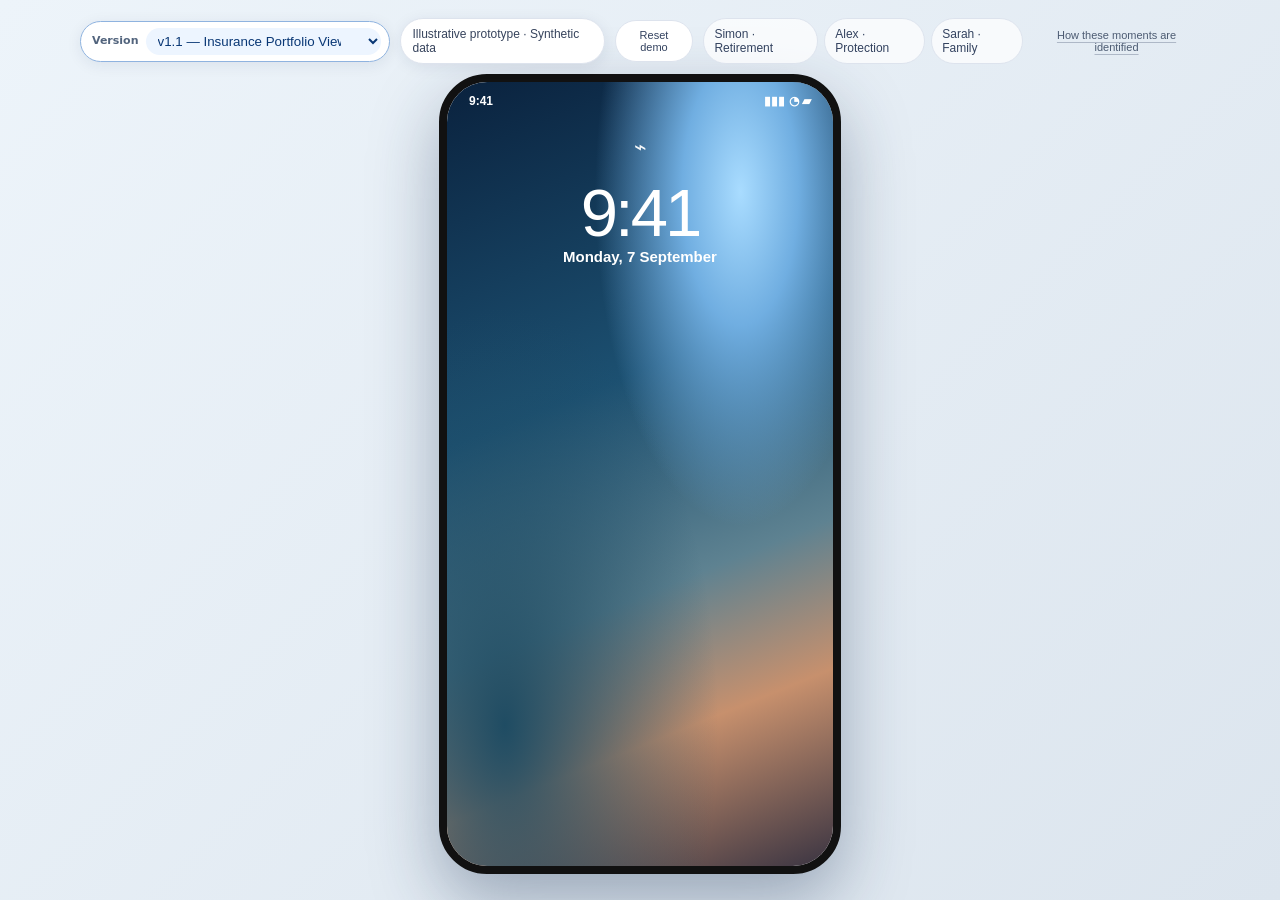
==== commit 213ccd7e: "feat: add versioned insurance portfolio prototype" ====
--- a/index.html
+++ b/index.html
@@ -3,34 +3,26 @@
   <head>
     <meta charset="utf-8" />
     <meta name="viewport" content="width=device-width, initial-scale=1" />
-    <meta name="description" content="SC Mobile needs-intelligence demonstrator using synthetic data." />
-    <title>SCB | Protection Insights Prototype</title>
-    <link rel="stylesheet" href="styles.css" />
+    <meta name="description" content="SC Mobile Portfolio Intelligence prototype launcher." />
+    <link rel="icon" href="data:," />
+    <title>SCB | Portfolio Intelligence Prototype</title>
+    <style>
+      body{min-height:100vh;margin:0;display:grid;place-items:center;background:#eef4f8;color:#15304f;font:600 15px/1.5 system-ui,sans-serif}main{text-align:center}.loader{width:34px;height:34px;margin:0 auto 14px;border:4px solid #cbd9e6;border-top-color:#087ed1;border-radius:50%;animation:spin .8s linear infinite}@keyframes spin{to{transform:rotate(360deg)}}a{color:#0872bf}
+    </style>
   </head>
   <body>
-    <aside class="demo-bar" aria-label="Prototype controls">
-      <span class="demo-pill">Illustrative prototype · Synthetic data</span>
-      <button class="demo-reset" type="button" aria-label="Reset demo to the selected persona's starting screen">Reset demo</button>
-      <nav aria-label="Demo personas">
-        <a href="?persona=simon" data-persona="simon" aria-describedby="persona-popover" aria-expanded="false">Simon · Retirement</a>
-        <a href="?persona=alex" data-persona="alex" aria-describedby="persona-popover" aria-expanded="false">Alex · Protection</a>
-        <a href="?persona=sarah" data-persona="sarah" aria-describedby="persona-popover" aria-expanded="false">Sarah · Family</a>
-      </nav>
-      <div class="moment-explainer">
-        <button class="moment-trigger" type="button" aria-label="How these customer moments are identified" aria-controls="moment-callout" aria-expanded="false">How these moments are identified</button>
-        <aside id="moment-callout" class="moment-callout" role="note" aria-hidden="true">
-          <strong>How these moments are identified</strong>
-          <p>SCB data + customer context + analytics<br>→ relevant need<br>→ personalised journey</p>
-          <small>Illustrative customer moments, not fixed personas</small>
-        </aside>
-      </div>
-    </aside>
-    <div id="persona-popover" class="persona-popover" role="tooltip" aria-hidden="true"></div>
-    <main class="stage">
-      <section class="phone" aria-label="SC Mobile prototype">
-        <div id="app" class="app" aria-live="polite"></div>
-      </section>
-    </main>
-    <script src="app.js"></script>
+    <main><div class="loader" aria-hidden="true"></div><p>Loading the latest stable prototype…</p><noscript><p>JavaScript is required to select the latest version.</p></noscript></main>
+    <script>
+      fetch('./versions.json', { cache: 'no-cache' })
+        .then(response => response.json())
+        .then(versions => {
+          const latest = versions.filter(item => item.status === 'stable').at(-1);
+          if (!latest) throw new Error('No stable prototype version is configured.');
+          location.replace(`.${latest.path}${location.search}${location.hash}`);
+        })
+        .catch(() => {
+          document.querySelector('main').innerHTML = '<p>Unable to load the prototype version list. <a href="./versions/v1.1/">Open the latest version</a>.</p>';
+        });
+    </script>
   </body>
 </html>
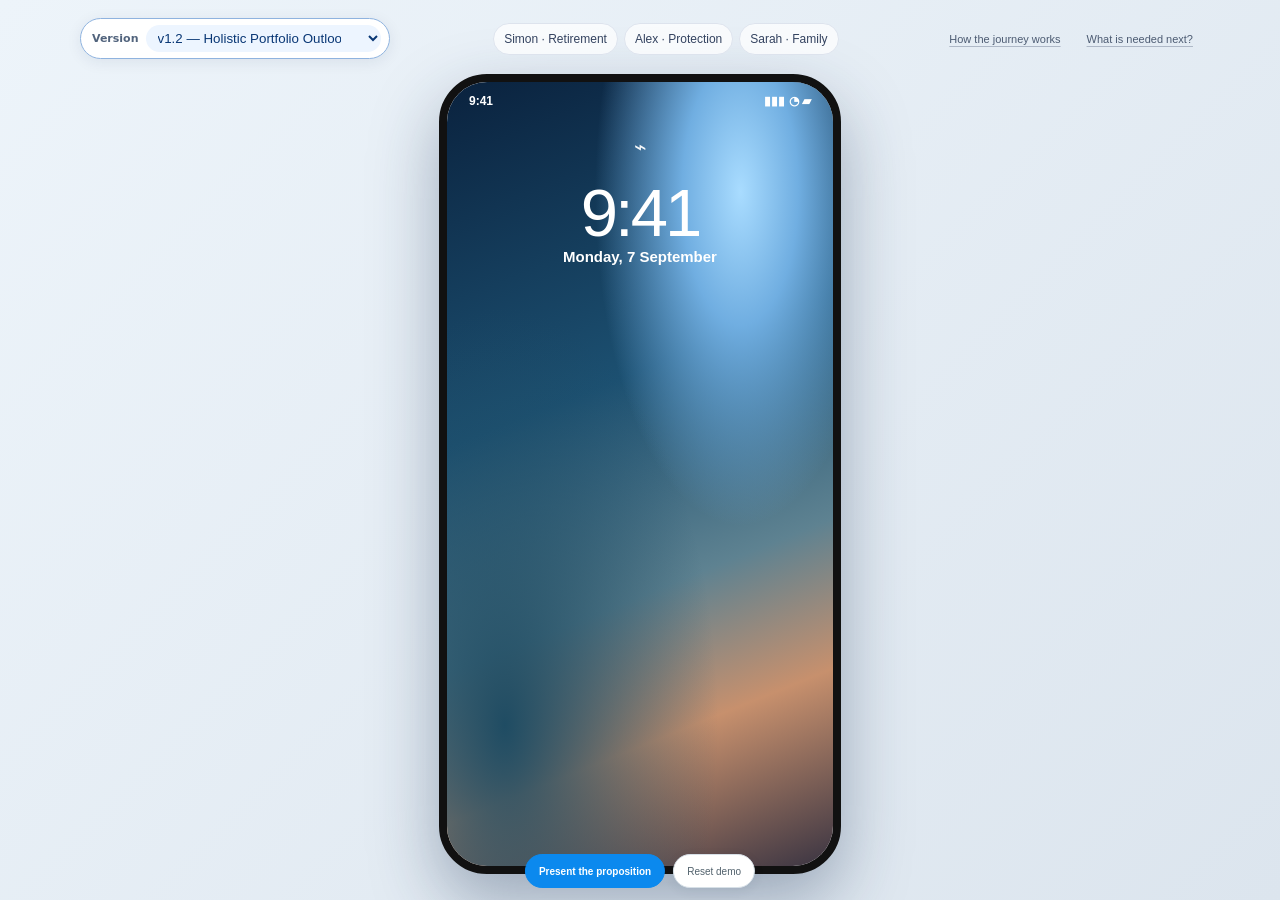
==== commit a0df7740: "feat: add holistic portfolio outlook presentation" ====
--- a/index.html
+++ b/index.html
@@ -13,16 +13,20 @@
   <body>
     <main><div class="loader" aria-hidden="true"></div><p>Loading the latest stable prototype…</p><noscript><p>JavaScript is required to select the latest version.</p></noscript></main>
     <script>
-      fetch('./versions.json', { cache: 'no-cache' })
-        .then(response => response.json())
-        .then(versions => {
-          const latest = versions.filter(item => item.status === 'stable').at(-1);
-          if (!latest) throw new Error('No stable prototype version is configured.');
-          location.replace(`.${latest.path}${location.search}${location.hash}`);
-        })
-        .catch(() => {
-          document.querySelector('main').innerHTML = '<p>Unable to load the prototype version list. <a href="./versions/v1.1/">Open the latest version</a>.</p>';
-        });
+      if (location.protocol === 'file:') {
+        location.replace(`./versions/v1.1/index.html${location.search}${location.hash}`);
+      } else {
+        fetch('./versions.json', { cache: 'no-cache' })
+          .then(response => response.json())
+          .then(versions => {
+            const latest = versions.filter(item => item.status === 'stable').at(-1);
+            if (!latest) throw new Error('No stable prototype version is configured.');
+            location.replace(`.${latest.path}${location.search}${location.hash}`);
+          })
+          .catch(() => {
+            document.querySelector('main').innerHTML = '<p>Unable to load the prototype version list. <a href="./versions/v1.1/index.html">Open the latest version</a>.</p>';
+          });
+      }
     </script>
   </body>
 </html>
